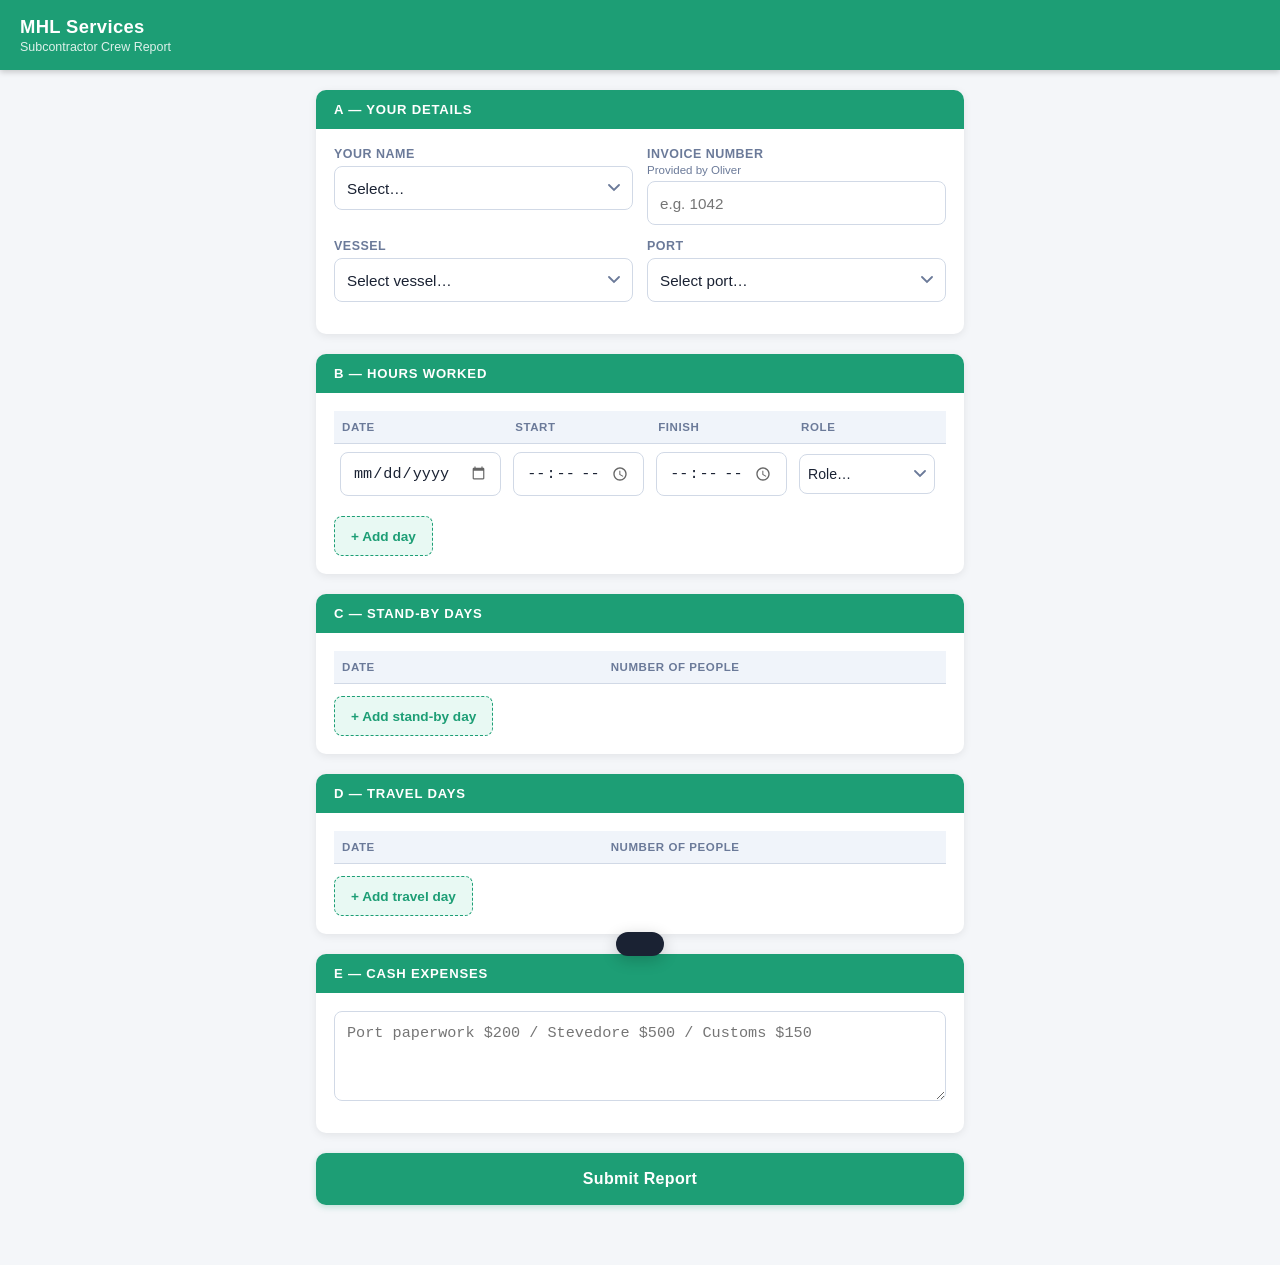
==== crew.html @ 78cd4348 "Initial MHL PWA build" ====
<!DOCTYPE html>
<html lang="en">
<head>
  <meta charset="UTF-8">
  <meta name="viewport" content="width=device-width, initial-scale=1.0, viewport-fit=cover">
  <title>MHL Services — Crew Report</title>
  <link rel="stylesheet" href="style.css">
  <link rel="manifest" href="manifest.json">
  <meta name="theme-color" content="#1D9E75">
  <meta name="apple-mobile-web-app-capable" content="yes">
  <meta name="apple-mobile-web-app-status-bar-style" content="black-translucent">
  <meta name="apple-mobile-web-app-title" content="MHL Crew">
</head>
<body class="theme-green">

<header class="app-header">
  <div class="header-left">
    <h1>MHL Services</h1>
    <span class="subtitle">Subcontractor Crew Report</span>
  </div>
</header>

<main class="main-content">

  <!-- Success Banner -->
  <div id="successBanner" class="success-banner hidden">
    <div class="check">✓</div>
    <h2>Report Submitted!</h2>
    <p>Your crew report has been sent successfully.</p>
    <br>
    <button class="btn btn-outline" onclick="resetForm()">Submit Another Report</button>
  </div>

  <form id="crewForm" novalidate>

    <!-- ── Section A: Your Details ────────────────────────── -->
    <div class="section-card">
      <div class="section-title">A — Your Details</div>
      <div class="section-body">

        <div class="field-group keep-2">
          <div class="field">
            <label for="crewName">Your Name</label>
            <select id="crewName" name="crewName" required>
              <option value="">Select…</option>
              <option>Marco Camberos</option>
              <option>Paco</option>
              <option>Chiu</option>
              <option>Fily</option>
              <option>Jesus</option>
              <option>Grant</option>
              <option value="Other">Other</option>
            </select>
          </div>
          <div class="field">
            <label for="invoiceNumber">Invoice Number</label>
            <span class="sublabel">Provided by Oliver</span>
            <input type="number" id="invoiceNumber" name="invoiceNumber" placeholder="e.g. 1042" required min="1">
          </div>
        </div>

        <!-- Name "Other" -->
        <div class="field-group single" id="crewNameOtherWrap" style="display:none; margin-top:-4px; margin-bottom:14px;">
          <div class="field">
            <label for="crewNameOther">Your Name</label>
            <input type="text" id="crewNameOther" name="crewNameOther" placeholder="Enter your name">
          </div>
        </div>

        <div class="field-group keep-2">
          <div class="field">
            <label for="vessel">Vessel</label>
            <select id="vessel" name="vessel" required>
              <option value="">Loading…</option>
            </select>
          </div>
          <div class="field">
            <label for="port">Port</label>
            <select id="port" name="port" required>
              <option value="">Loading…</option>
            </select>
          </div>
        </div>

        <!-- Vessel Other -->
        <div class="field-group single" id="vesselOtherWrap" style="display:none; margin-top:-4px; margin-bottom:14px;">
          <div class="field">
            <label for="vesselOther">Vessel Name</label>
            <input type="text" id="vesselOther" name="vesselOther" placeholder="Enter vessel name">
          </div>
        </div>

        <!-- Port Other -->
        <div class="field-group single" id="portOtherWrap" style="display:none; margin-top:-4px; margin-bottom:14px;">
          <div class="field">
            <label for="portOther">Port Name</label>
            <input type="text" id="portOther" name="portOther" placeholder="Enter port name">
          </div>
        </div>

      </div>
    </div>

    <!-- ── Section B: Hours Worked ────────────────────────── -->
    <div class="section-card">
      <div class="section-title">B — Hours Worked</div>
      <div class="section-body">
        <div class="table-wrap">
          <table id="hoursTable">
            <thead>
              <tr>
                <th class="col-date">Date</th>
                <th class="col-time">Start</th>
                <th class="col-time">Finish</th>
                <th class="col-role">Role</th>
                <th class="col-del"></th>
              </tr>
            </thead>
            <tbody id="hoursBody"></tbody>
          </table>
        </div>
        <button type="button" class="btn btn-add" onclick="addHoursRow()">+ Add day</button>
      </div>
    </div>

    <!-- ── Section C: Stand-by Days ──────────────────────── -->
    <div class="section-card">
      <div class="section-title">C — Stand-by Days</div>
      <div class="section-body">
        <div class="table-wrap">
          <table id="standbyTable">
            <thead>
              <tr>
                <th class="col-date">Date</th>
                <th class="col-num" style="min-width:120px">Number of People</th>
                <th class="col-del"></th>
              </tr>
            </thead>
            <tbody id="standbyBody"></tbody>
          </table>
        </div>
        <button type="button" class="btn btn-add" onclick="addStandbyRow()">+ Add stand-by day</button>
      </div>
    </div>

    <!-- ── Section D: Travel Days ─────────────────────────── -->
    <div class="section-card">
      <div class="section-title">D — Travel Days</div>
      <div class="section-body">
        <div class="table-wrap">
          <table id="travelTable">
            <thead>
              <tr>
                <th class="col-date">Date</th>
                <th class="col-num" style="min-width:120px">Number of People</th>
                <th class="col-del"></th>
              </tr>
            </thead>
            <tbody id="travelBody"></tbody>
          </table>
        </div>
        <button type="button" class="btn btn-add" onclick="addTravelRow()">+ Add travel day</button>
      </div>
    </div>

    <!-- ── Section E: Cash Expenses ──────────────────────── -->
    <div class="section-card">
      <div class="section-title">E — Cash Expenses</div>
      <div class="section-body">
        <div class="field-group single">
          <div class="field">
            <textarea id="cashExpenses" name="cashExpenses"
              placeholder="Port paperwork $200 / Stevedore $500 / Customs $150"></textarea>
          </div>
        </div>
      </div>
    </div>

    <!-- ── Submit ──────────────────────────────────────────── -->
    <button type="submit" class="btn btn-primary btn-submit">Submit Report</button>

  </form>
</main>

<!-- Toast -->
<div id="toast" class="toast"></div>

<script>
const WEBHOOK_URL = 'POWER_AUTOMATE_WEBHOOK_URL';

// ── Load config ────────────────────────────────────────────
async function loadConfig() {
  try {
    const res = await fetch('config.json?t=' + Date.now());
    return await res.json();
  } catch (e) {
    return { vessels: [], ports: [] };
  }
}

function populateSelect(selectEl, items, placeholder) {
  selectEl.innerHTML = `<option value="">${placeholder}</option>`;
  items.forEach(item => {
    const opt = document.createElement('option');
    opt.value = item;
    opt.textContent = item;
    selectEl.appendChild(opt);
  });
  const other = document.createElement('option');
  other.value = 'Other';
  other.textContent = 'Other';
  selectEl.appendChild(other);
}

function setupOtherToggle(selectId, wrapId) {
  const sel = document.getElementById(selectId);
  const wrap = document.getElementById(wrapId);
  sel.addEventListener('change', () => {
    wrap.style.display = sel.value === 'Other' ? '' : 'none';
  });
}

// ── Hours table ────────────────────────────────────────────
function addHoursRow() {
  const tbody = document.getElementById('hoursBody');
  const tr = document.createElement('tr');
  tr.innerHTML = `
    <td class="col-date"><input type="date" name="h_date[]"></td>
    <td class="col-time"><input type="time" name="h_start[]"></td>
    <td class="col-time"><input type="time" name="h_finish[]"></td>
    <td class="col-role">
      <select name="h_role[]">
        <option value="">Role…</option>
        <option>Load Master</option>
        <option>Deckhand</option>
        <option>Crane Operator</option>
        <option>Diver</option>
      </select>
    </td>
    <td class="col-del"><button type="button" class="btn btn-danger" onclick="this.closest('tr').remove()">✕</button></td>
  `;
  tbody.appendChild(tr);
}

function numOpts(min, max, def = 1) {
  let html = '';
  for (let i = min; i <= max; i++) {
    html += `<option value="${i}"${i === def ? ' selected' : ''}>${i}</option>`;
  }
  return html;
}

function addStandbyRow() {
  const tbody = document.getElementById('standbyBody');
  const tr = document.createElement('tr');
  tr.innerHTML = `
    <td class="col-date"><input type="date" name="sb_date[]"></td>
    <td><select name="sb_people[]">${numOpts(1,6)}</select></td>
    <td class="col-del"><button type="button" class="btn btn-danger" onclick="this.closest('tr').remove()">✕</button></td>
  `;
  tbody.appendChild(tr);
}

function addTravelRow() {
  const tbody = document.getElementById('travelBody');
  const tr = document.createElement('tr');
  tr.innerHTML = `
    <td class="col-date"><input type="date" name="tr_date[]"></td>
    <td><select name="tr_people[]">${numOpts(1,6)}</select></td>
    <td class="col-del"><button type="button" class="btn btn-danger" onclick="this.closest('tr').remove()">✕</button></td>
  `;
  tbody.appendChild(tr);
}

function collectHours() {
  return [...document.querySelectorAll('#hoursBody tr')].map(tr => ({
    date:   tr.querySelector('[name="h_date[]"]').value,
    start:  tr.querySelector('[name="h_start[]"]').value,
    finish: tr.querySelector('[name="h_finish[]"]').value,
    role:   tr.querySelector('[name="h_role[]"]').value,
  }));
}

function collectTable(bodyId, dateField, peopleField) {
  return [...document.querySelectorAll(`#${bodyId} tr`)].map(tr => ({
    date:   tr.querySelector(`[name="${dateField}"]`).value,
    people: tr.querySelector(`[name="${peopleField}"]`).value,
  }));
}

// ── Validation ─────────────────────────────────────────────
function validate() {
  let ok = true;
  ['crewName','invoiceNumber','vessel','port'].forEach(id => {
    const el = document.getElementById(id);
    el.classList.remove('field-error');
    if (!el.value) { el.classList.add('field-error'); ok = false; }
  });
  if (document.getElementById('crewName').value === 'Other') {
    const ot = document.getElementById('crewNameOther');
    ot.classList.remove('field-error');
    if (!ot.value.trim()) { ot.classList.add('field-error'); ok = false; }
  }
  if (document.getElementById('vessel').value === 'Other') {
    const ot = document.getElementById('vesselOther');
    ot.classList.remove('field-error');
    if (!ot.value.trim()) { ot.classList.add('field-error'); ok = false; }
  }
  if (document.getElementById('port').value === 'Other') {
    const ot = document.getElementById('portOther');
    ot.classList.remove('field-error');
    if (!ot.value.trim()) { ot.classList.add('field-error'); ok = false; }
  }
  return ok;
}

// ── Toast ──────────────────────────────────────────────────
function showToast(msg) {
  const t = document.getElementById('toast');
  t.textContent = msg;
  t.classList.add('show');
  setTimeout(() => t.classList.remove('show'), 3000);
}

// ── Submit ─────────────────────────────────────────────────
document.getElementById('crewForm').addEventListener('submit', async e => {
  e.preventDefault();
  if (!validate()) { showToast('Please fill in all required fields'); return; }

  const name   = document.getElementById('crewName').value;
  const vessel = document.getElementById('vessel').value;
  const port   = document.getElementById('port').value;

  const payload = {
    submittedBy: 'crew',
    submittedAt: new Date().toISOString(),
    crewName:      name === 'Other' ? document.getElementById('crewNameOther').value : name,
    invoiceNumber: document.getElementById('invoiceNumber').value,
    vessel: vessel === 'Other' ? document.getElementById('vesselOther').value : vessel,
    port:   port   === 'Other' ? document.getElementById('portOther').value   : port,
    workHours:   collectHours(),
    standbyDays: collectTable('standbyBody', 'sb_date[]', 'sb_people[]'),
    travelDays:  collectTable('travelBody',  'tr_date[]', 'tr_people[]'),
    cashExpenses: document.getElementById('cashExpenses').value,
  };

  const btn = e.target.querySelector('[type="submit"]');
  btn.disabled = true;
  btn.textContent = 'Submitting…';

  try {
    if (WEBHOOK_URL !== 'POWER_AUTOMATE_WEBHOOK_URL') {
      await fetch(WEBHOOK_URL, {
        method: 'POST',
        headers: { 'Content-Type': 'application/json' },
        body: JSON.stringify(payload),
      });
    } else {
      console.log('PAYLOAD (dev mode):', JSON.stringify(payload, null, 2));
      await new Promise(r => setTimeout(r, 600));
    }
    document.getElementById('crewForm').classList.add('hidden');
    document.getElementById('successBanner').classList.remove('hidden');
    window.scrollTo({ top: 0, behavior: 'smooth' });
  } catch (err) {
    showToast('Submission failed — please check your connection');
    console.error(err);
  } finally {
    btn.disabled = false;
    btn.textContent = 'Submit Report';
  }
});

function resetForm() {
  document.getElementById('crewForm').reset();
  document.getElementById('crewForm').classList.remove('hidden');
  document.getElementById('successBanner').classList.add('hidden');
  document.getElementById('hoursBody').innerHTML = '';
  document.getElementById('standbyBody').innerHTML = '';
  document.getElementById('travelBody').innerHTML = '';
  addHoursRow();
}

// ── Init ───────────────────────────────────────────────────
(async () => {
  const cfg = await loadConfig();
  populateSelect(document.getElementById('vessel'), cfg.vessels, 'Select vessel…');
  populateSelect(document.getElementById('port'),   cfg.ports,   'Select port…');
  setupOtherToggle('crewName', 'crewNameOtherWrap');
  setupOtherToggle('vessel',   'vesselOtherWrap');
  setupOtherToggle('port',     'portOtherWrap');
  addHoursRow();
  if ('serviceWorker' in navigator) {
    navigator.serviceWorker.register('sw.js').catch(console.error);
  }
})();
</script>
</body>
</html>
---- style.css ----
/* ─── Reset & Base ─────────────────────────────────────────── */
*, *::before, *::after { box-sizing: border-box; margin: 0; padding: 0; }

:root {
  --blue:      #185FA5;
  --blue-dark: #124880;
  --green:     #1D9E75;
  --green-dark:#157a5a;
  --accent:    var(--blue);
  --accent-dark: var(--blue-dark);
  --bg:        #f4f6f9;
  --card:      #ffffff;
  --border:    #d1d9e6;
  --text:      #1a2233;
  --muted:     #6b7a99;
  --danger:    #d93025;
  --radius:    10px;
  --shadow:    0 2px 8px rgba(0,0,0,0.08);
}

html { font-size: 16px; }

body {
  font-family: -apple-system, BlinkMacSystemFont, 'Segoe UI', Roboto, sans-serif;
  background: var(--bg);
  color: var(--text);
  min-height: 100vh;
  padding-bottom: 40px;
}

/* ─── Header ───────────────────────────────────────────────── */
.app-header {
  background: var(--accent);
  color: #fff;
  padding: 16px 20px;
  display: flex;
  align-items: center;
  justify-content: space-between;
  position: sticky;
  top: 0;
  z-index: 100;
  box-shadow: 0 2px 6px rgba(0,0,0,0.2);
}

.app-header h1 {
  font-size: 1.15rem;
  font-weight: 700;
  letter-spacing: 0.02em;
}

.app-header .subtitle {
  font-size: 0.78rem;
  opacity: 0.85;
  margin-top: 2px;
}

.header-left { display: flex; flex-direction: column; }

.settings-btn {
  background: none;
  border: none;
  color: #fff;
  cursor: pointer;
  padding: 8px;
  border-radius: 8px;
  display: flex;
  align-items: center;
  justify-content: center;
  opacity: 0.85;
  transition: opacity 0.15s, background 0.15s;
  min-width: 44px;
  min-height: 44px;
}

.settings-btn:hover { opacity: 1; background: rgba(255,255,255,0.15); }
.settings-btn svg { width: 22px; height: 22px; }

/* ─── Main Content ─────────────────────────────────────────── */
.main-content {
  max-width: 680px;
  margin: 0 auto;
  padding: 20px 16px;
}

/* ─── Section Cards ────────────────────────────────────────── */
.section-card {
  background: var(--card);
  border-radius: var(--radius);
  box-shadow: var(--shadow);
  margin-bottom: 20px;
  overflow: hidden;
}

.section-title {
  background: var(--accent);
  color: #fff;
  padding: 12px 18px;
  font-size: 0.82rem;
  font-weight: 700;
  letter-spacing: 0.06em;
  text-transform: uppercase;
}

.section-body { padding: 18px; }

/* ─── Form Fields ──────────────────────────────────────────── */
.field-group {
  display: grid;
  grid-template-columns: 1fr 1fr;
  gap: 14px;
  margin-bottom: 14px;
}

.field-group.single { grid-template-columns: 1fr; }
.field-group.triple { grid-template-columns: 1fr 1fr 1fr; }

.field {
  display: flex;
  flex-direction: column;
  gap: 5px;
}

.field label {
  font-size: 0.78rem;
  font-weight: 600;
  color: var(--muted);
  text-transform: uppercase;
  letter-spacing: 0.04em;
}

.field .sublabel {
  font-size: 0.72rem;
  color: var(--muted);
  font-weight: 400;
  text-transform: none;
  letter-spacing: 0;
  margin-top: -2px;
}

input[type="text"],
input[type="number"],
input[type="date"],
input[type="time"],
input[type="password"],
select,
textarea {
  width: 100%;
  min-height: 44px;
  padding: 10px 12px;
  border: 1.5px solid var(--border);
  border-radius: 8px;
  font-size: 0.95rem;
  color: var(--text);
  background: #fff;
  transition: border-color 0.15s, box-shadow 0.15s;
  -webkit-appearance: none;
  appearance: none;
}

select {
  background-image: url("data:image/svg+xml,%3Csvg xmlns='http://www.w3.org/2000/svg' width='12' height='8' viewBox='0 0 12 8'%3E%3Cpath d='M1 1l5 5 5-5' stroke='%236b7a99' stroke-width='1.8' fill='none' stroke-linecap='round'/%3E%3C/svg%3E");
  background-repeat: no-repeat;
  background-position: right 12px center;
  padding-right: 36px;
}

input:focus, select:focus, textarea:focus {
  outline: none;
  border-color: var(--accent);
  box-shadow: 0 0 0 3px rgba(24,95,165,0.12);
}

textarea {
  min-height: 90px;
  resize: vertical;
  line-height: 1.5;
}

input[type="date"]::-webkit-calendar-picker-indicator,
input[type="time"]::-webkit-calendar-picker-indicator {
  opacity: 0.6;
  cursor: pointer;
}

.hidden { display: none !important; }

/* ─── Table Sections ───────────────────────────────────────── */
.table-wrap {
  overflow-x: auto;
  -webkit-overflow-scrolling: touch;
  margin-bottom: 12px;
}

table {
  width: 100%;
  border-collapse: collapse;
  min-width: 520px;
}

thead th {
  background: #f0f4fa;
  color: var(--muted);
  font-size: 0.72rem;
  font-weight: 700;
  text-transform: uppercase;
  letter-spacing: 0.05em;
  padding: 10px 8px;
  text-align: left;
  border-bottom: 1.5px solid var(--border);
  white-space: nowrap;
}

tbody tr {
  border-bottom: 1px solid #edf1f7;
  transition: background 0.1s;
}

tbody tr:last-child { border-bottom: none; }
tbody tr:hover { background: #fafbfd; }

tbody td {
  padding: 8px 6px;
  vertical-align: middle;
}

tbody td input,
tbody td select {
  min-height: 40px;
  padding: 8px 8px;
  font-size: 0.88rem;
}

tbody td select {
  padding-right: 28px;
  background-position: right 8px center;
}

.col-date  { min-width: 130px; }
.col-time  { min-width: 100px; }
.col-num   { min-width: 64px; }
.col-role  { min-width: 148px; }
.col-del   { min-width: 44px; width: 44px; text-align: center; }

/* ─── Buttons ──────────────────────────────────────────────── */
.btn {
  display: inline-flex;
  align-items: center;
  justify-content: center;
  gap: 6px;
  min-height: 44px;
  padding: 10px 20px;
  border: none;
  border-radius: 8px;
  font-size: 0.9rem;
  font-weight: 600;
  cursor: pointer;
  transition: background 0.15s, transform 0.1s, box-shadow 0.15s;
  text-decoration: none;
}

.btn:active { transform: scale(0.97); }

.btn-primary {
  background: var(--accent);
  color: #fff;
  box-shadow: 0 2px 6px rgba(24,95,165,0.25);
}

.btn-primary:hover { background: var(--accent-dark); }

.btn-outline {
  background: transparent;
  color: var(--accent);
  border: 1.5px solid var(--accent);
}

.btn-outline:hover { background: #f0f6ff; }

.btn-add {
  background: #eef4ff;
  color: var(--accent);
  border: 1.5px dashed var(--accent);
  font-size: 0.85rem;
  padding: 8px 16px;
  min-height: 40px;
}

.btn-add:hover { background: #ddeaff; }

.btn-danger {
  background: #fff0ef;
  color: var(--danger);
  border: none;
  min-height: 36px;
  min-width: 36px;
  padding: 4px 8px;
  font-size: 1rem;
  border-radius: 6px;
}

.btn-danger:hover { background: #ffd9d6; }

.btn-submit {
  width: 100%;
  min-height: 52px;
  font-size: 1rem;
  border-radius: 10px;
  letter-spacing: 0.02em;
}

.btn-block { width: 100%; }

/* ─── Green theme (crew) ───────────────────────────────────── */
body.theme-green {
  --accent:      var(--green);
  --accent-dark: var(--green-dark);
}

body.theme-green input:focus,
body.theme-green select:focus,
body.theme-green textarea:focus {
  border-color: var(--green);
  box-shadow: 0 0 0 3px rgba(29,158,117,0.12);
}

body.theme-green .btn-primary { box-shadow: 0 2px 6px rgba(29,158,117,0.25); }
body.theme-green .btn-add { background: #e8f9f3; color: var(--green); border-color: var(--green); }
body.theme-green .btn-add:hover { background: #d0f5e8; }
body.theme-green .btn-outline { color: var(--green); border-color: var(--green); }
body.theme-green .btn-outline:hover { background: #e8f9f3; }

/* ─── Success Banner ───────────────────────────────────────── */
.success-banner {
  background: #e6f9f1;
  border: 1.5px solid #52c98c;
  border-radius: var(--radius);
  padding: 18px 20px;
  text-align: center;
  margin-bottom: 20px;
}

.success-banner .check { font-size: 2rem; margin-bottom: 8px; }
.success-banner h2 { color: #157a5a; font-size: 1.1rem; margin-bottom: 4px; }
.success-banner p { color: #2a8060; font-size: 0.88rem; }

/* ─── Error / Validation ───────────────────────────────────── */
.field-error {
  border-color: var(--danger) !important;
  box-shadow: 0 0 0 3px rgba(217,48,37,0.1) !important;
}

.error-msg {
  font-size: 0.75rem;
  color: var(--danger);
  margin-top: 3px;
}

/* ─── Admin Page ───────────────────────────────────────────── */
.pin-screen {
  max-width: 340px;
  margin: 60px auto 0;
  padding: 0 16px;
}

.pin-card {
  background: var(--card);
  border-radius: 16px;
  box-shadow: var(--shadow);
  padding: 36px 28px;
  text-align: center;
}

.pin-card .logo {
  font-size: 2.2rem;
  margin-bottom: 8px;
}

.pin-card h2 {
  font-size: 1.1rem;
  margin-bottom: 4px;
  color: var(--text);
}

.pin-card p {
  font-size: 0.82rem;
  color: var(--muted);
  margin-bottom: 24px;
}

.pin-input-wrap {
  position: relative;
  margin-bottom: 16px;
}

.pin-input-wrap input {
  text-align: center;
  font-size: 1.5rem;
  letter-spacing: 0.4em;
  font-weight: 700;
}

.pin-error {
  color: var(--danger);
  font-size: 0.8rem;
  min-height: 1.2em;
  margin-bottom: 12px;
}

.lockout-msg {
  color: var(--danger);
  font-size: 0.85rem;
  margin-top: 8px;
}

/* Admin content */
.admin-content { display: none; }
.admin-content.visible { display: block; }

.list-item {
  display: flex;
  align-items: center;
  justify-content: space-between;
  padding: 10px 14px;
  border-bottom: 1px solid #edf1f7;
  font-size: 0.92rem;
}

.list-item:last-child { border-bottom: none; }
.list-item .item-name { flex: 1; }

.add-item-row {
  display: flex;
  gap: 10px;
  margin-top: 14px;
}

.add-item-row input {
  flex: 1;
}

.meta-row {
  display: flex;
  align-items: center;
  justify-content: space-between;
  flex-wrap: wrap;
  gap: 8px;
  margin-bottom: 14px;
}

.last-updated {
  font-size: 0.78rem;
  color: var(--muted);
}

/* ─── Toast ────────────────────────────────────────────────── */
.toast {
  position: fixed;
  bottom: 24px;
  left: 50%;
  transform: translateX(-50%) translateY(80px);
  background: #1a2233;
  color: #fff;
  padding: 12px 24px;
  border-radius: 24px;
  font-size: 0.88rem;
  font-weight: 500;
  box-shadow: 0 4px 16px rgba(0,0,0,0.2);
  transition: transform 0.3s ease;
  z-index: 999;
  white-space: nowrap;
  pointer-events: none;
}

.toast.show { transform: translateX(-50%) translateY(0); }

/* ─── Responsive ───────────────────────────────────────────── */
@media (max-width: 480px) {
  .field-group { grid-template-columns: 1fr; }
  .field-group.keep-2 { grid-template-columns: 1fr 1fr; }
  .main-content { padding: 14px 12px; }
  .section-body { padding: 14px 12px; }
}

@media (min-width: 600px) {
  .field-group.triple { grid-template-columns: 1fr 1fr 1fr; }
}
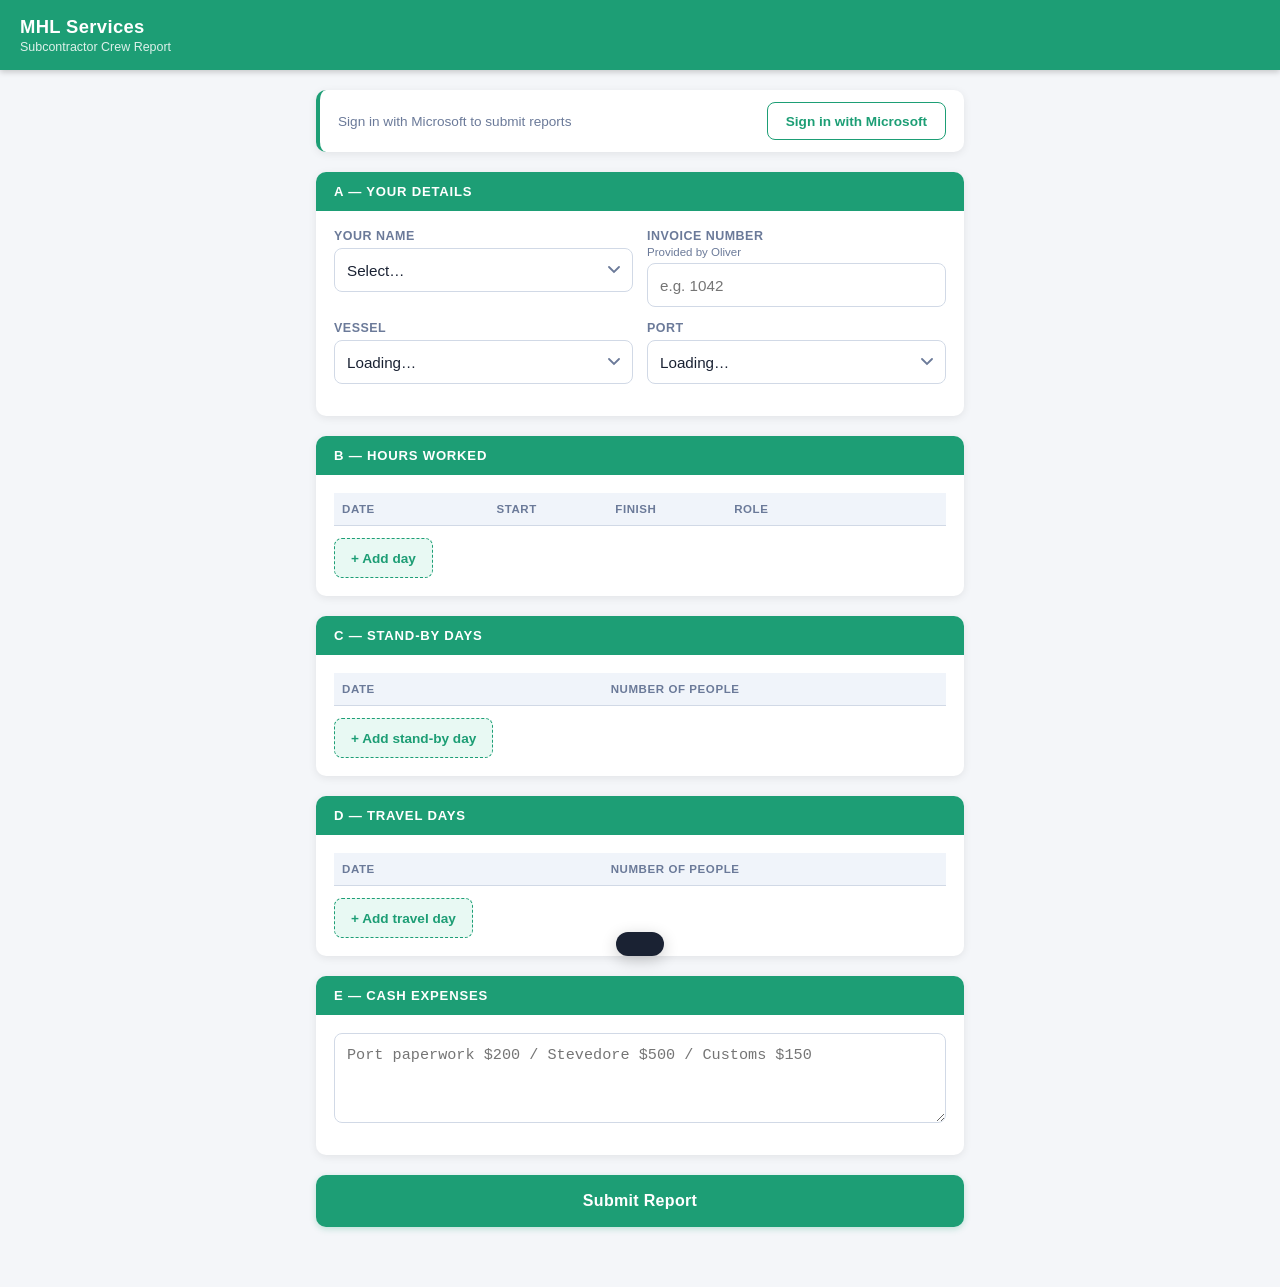
==== commit 6190d584: "Add Azure app registration IDs Co-Authored-By: Claude Sonnet 4.6 <noreply@anthropic.com>" ====
--- a/crew.html
+++ b/crew.html
@@ -5,11 +5,13 @@
   <meta name="viewport" content="width=device-width, initial-scale=1.0, viewport-fit=cover">
   <title>MHL Services — Crew Report</title>
   <link rel="stylesheet" href="style.css">
-  <link rel="manifest" href="manifest.json">
+  <link rel="manifest" href="manifest-crew.json">
   <meta name="theme-color" content="#1D9E75">
   <meta name="apple-mobile-web-app-capable" content="yes">
   <meta name="apple-mobile-web-app-status-bar-style" content="black-translucent">
   <meta name="apple-mobile-web-app-title" content="MHL Crew">
+  <!-- MSAL for Microsoft Graph authentication -->
+  <script src="https://alcdn.msauth.net/browser/2.38.3/js/msal-browser.min.js"></script>
 </head>
 <body class="theme-green">
 
@@ -32,6 +34,14 @@
   </div>
 
   <form id="crewForm" novalidate>
+
+    <!-- ── Auth Status Banner ────────────────────────────── -->
+    <div class="auth-banner" id="authBanner">
+      <span id="authInfo">Sign in with Microsoft to submit reports</span>
+      <button type="button" id="signInBtn" class="btn btn-outline"
+              style="min-height:38px;padding:6px 18px;font-size:0.85rem;"
+              onclick="signIn()">Sign in with Microsoft</button>
+    </div>
 
     <!-- ── Section A: Your Details ────────────────────────── -->
     <div class="section-card">
@@ -186,7 +196,159 @@
 <div id="toast" class="toast"></div>
 
 <script>
-const WEBHOOK_URL = 'POWER_AUTOMATE_WEBHOOK_URL';
+// ── Azure / Graph config ───────────────────────────────────
+const AZURE_CLIENT_ID  = '82cfd76a-a3ff-4861-b0a8-9a1f267efc9a';
+const AZURE_TENANT_ID  = 'c45b6a98-5466-42bf-9671-d8e2073d7606';
+const REDIRECT_URI     = 'https://oliverbid.github.io/mhl-pwa/crew.html';
+const GRAPH_SCOPES     = ['https://graph.microsoft.com/Files.ReadWrite'];
+const EXCEL_ENDPOINT   =
+  'https://graph.microsoft.com/v1.0/me/drive/root:' +
+  '/MHL%20Forms%20Data/MHL%20Job%20Reports.xlsx:' +
+  '/workbook/tables/JobReports/rows';
+
+// ── MSAL instance ──────────────────────────────────────────
+const msalInstance = new msal.PublicClientApplication({
+  auth: {
+    clientId:    AZURE_CLIENT_ID,
+    authority:   `https://login.microsoftonline.com/${AZURE_TENANT_ID}`,
+    redirectUri: REDIRECT_URI,
+  },
+  cache: {
+    cacheLocation:          'localStorage',
+    storeAuthStateInCookie: true, // required for iOS Safari
+  },
+});
+
+let currentAccount = null;
+
+// ── Auth UI ────────────────────────────────────────────────
+function updateAuthUI() {
+  const btn  = document.getElementById('signInBtn');
+  const info = document.getElementById('authInfo');
+  if (currentAccount) {
+    const name = currentAccount.name || currentAccount.username;
+    info.textContent = `Signed in as ${name}`;
+    info.style.color = 'var(--green-dark)';
+    btn.textContent  = 'Sign out';
+    btn.onclick      = signOut;
+  } else {
+    info.textContent = 'Sign in with Microsoft to submit reports';
+    info.style.color = 'var(--muted)';
+    btn.textContent  = 'Sign in with Microsoft';
+    btn.onclick      = signIn;
+  }
+}
+
+async function signIn() {
+  saveFormState();
+  await msalInstance.loginRedirect({ scopes: GRAPH_SCOPES });
+}
+
+function signOut() {
+  msalInstance.logoutRedirect({ account: currentAccount });
+}
+
+async function getAccessToken() {
+  if (!currentAccount) throw new Error('Not signed in');
+  try {
+    const result = await msalInstance.acquireTokenSilent({
+      scopes:  GRAPH_SCOPES,
+      account: currentAccount,
+    });
+    return result.accessToken;
+  } catch (err) {
+    if (err instanceof msal.InteractionRequiredAuthError) {
+      saveFormState();
+      await msalInstance.acquireTokenRedirect({ scopes: GRAPH_SCOPES, account: currentAccount });
+    }
+    throw err;
+  }
+}
+
+// ── Form state — saved to sessionStorage before auth redirect
+function saveFormState() {
+  try {
+    sessionStorage.setItem('mhl_crew_state', JSON.stringify({
+      crewName:      document.getElementById('crewName').value,
+      crewNameOther: document.getElementById('crewNameOther').value,
+      invoiceNumber: document.getElementById('invoiceNumber').value,
+      vessel:        document.getElementById('vessel').value,
+      vesselOther:   document.getElementById('vesselOther').value,
+      port:          document.getElementById('port').value,
+      portOther:     document.getElementById('portOther').value,
+      cashExpenses:  document.getElementById('cashExpenses').value,
+      hoursRows:   collectHours(),
+      standbyRows: collectTable('standbyBody', 'sb_date[]', 'sb_people[]'),
+      travelRows:  collectTable('travelBody',  'tr_date[]', 'tr_people[]'),
+    }));
+  } catch (e) { /* silent fail */ }
+}
+
+function restoreFormState() {
+  const raw = sessionStorage.getItem('mhl_crew_state');
+  if (!raw) return;
+  sessionStorage.removeItem('mhl_crew_state');
+  window._pendingState = JSON.parse(raw);
+  const s = window._pendingState;
+  const set = (id, v) => { const el = document.getElementById(id); if (el && v != null) el.value = v; };
+  set('crewName',      s.crewName);
+  set('crewNameOther', s.crewNameOther);
+  set('invoiceNumber', s.invoiceNumber);
+  if (s.crewName === 'Other') document.getElementById('crewNameOtherWrap').style.display = '';
+}
+
+function applyDeferredState() {
+  const s = window._pendingState;
+  if (!s) return;
+  window._pendingState = null;
+  const set = (id, v) => { const el = document.getElementById(id); if (el && v != null) el.value = v; };
+  set('vessel',       s.vessel);
+  set('vesselOther',  s.vesselOther);
+  set('port',         s.port);
+  set('portOther',    s.portOther);
+  set('cashExpenses', s.cashExpenses);
+  if (s.vessel === 'Other') document.getElementById('vesselOtherWrap').style.display = '';
+  if (s.port   === 'Other') document.getElementById('portOtherWrap').style.display   = '';
+  document.getElementById('hoursBody').innerHTML   = '';
+  document.getElementById('standbyBody').innerHTML = '';
+  document.getElementById('travelBody').innerHTML  = '';
+  (s.hoursRows || []).forEach(r => {
+    addHoursRow();
+    const tr = document.querySelector('#hoursBody tr:last-child');
+    tr.querySelector('[name="h_date[]"]').value   = r.date;
+    tr.querySelector('[name="h_start[]"]').value  = r.start;
+    tr.querySelector('[name="h_finish[]"]').value = r.finish;
+    tr.querySelector('[name="h_role[]"]').value   = r.role;
+  });
+  (s.standbyRows || []).forEach(r => {
+    addStandbyRow();
+    const tr = document.querySelector('#standbyBody tr:last-child');
+    tr.querySelector('[name="sb_date[]"]').value   = r.date;
+    tr.querySelector('[name="sb_people[]"]').value = r.people;
+  });
+  (s.travelRows || []).forEach(r => {
+    addTravelRow();
+    const tr = document.querySelector('#travelBody tr:last-child');
+    tr.querySelector('[name="tr_date[]"]').value   = r.date;
+    tr.querySelector('[name="tr_people[]"]').value = r.people;
+  });
+}
+
+// ── Build Excel row — same 17 columns as owner; crew-only cols blank
+function buildExcelRow(p) {
+  const fmtHours = rows => rows.map(r =>
+    `${r.date} ${r.start}–${r.finish} | ${r.role}`
+  ).join('\n') || '';
+  const fmtDays = rows => rows.map(r => `${r.date}: ${r.people} people`).join('\n') || '';
+  return [[
+    p.submittedBy, p.submittedAt, p.crewName, p.invoiceNumber,
+    p.vessel, p.port,
+    '', '', '', '',  // client, operationType, jobStart, jobEnd — owner only
+    fmtHours(p.workHours), fmtDays(p.standbyDays), fmtDays(p.travelDays),
+    '', '', '',      // perDiemPeople, perDiemDays, logisticsHours — owner only
+    p.cashExpenses,
+  ]];
+}
 
 // ── Load config ────────────────────────────────────────────
 async function loadConfig() {
@@ -202,25 +364,30 @@
   selectEl.innerHTML = `<option value="">${placeholder}</option>`;
   items.forEach(item => {
     const opt = document.createElement('option');
-    opt.value = item;
-    opt.textContent = item;
+    opt.value = item; opt.textContent = item;
     selectEl.appendChild(opt);
   });
   const other = document.createElement('option');
-  other.value = 'Other';
-  other.textContent = 'Other';
+  other.value = 'Other'; other.textContent = 'Other';
   selectEl.appendChild(other);
 }
 
 function setupOtherToggle(selectId, wrapId) {
-  const sel = document.getElementById(selectId);
+  const sel  = document.getElementById(selectId);
   const wrap = document.getElementById(wrapId);
   sel.addEventListener('change', () => {
     wrap.style.display = sel.value === 'Other' ? '' : 'none';
   });
 }
 
-// ── Hours table ────────────────────────────────────────────
+// ── Table builders ─────────────────────────────────────────
+function numOpts(min, max, def = 1) {
+  let html = '';
+  for (let i = min; i <= max; i++)
+    html += `<option value="${i}"${i === def ? ' selected' : ''}>${i}</option>`;
+  return html;
+}
+
 function addHoursRow() {
   const tbody = document.getElementById('hoursBody');
   const tr = document.createElement('tr');
@@ -237,17 +404,8 @@
         <option>Diver</option>
       </select>
     </td>
-    <td class="col-del"><button type="button" class="btn btn-danger" onclick="this.closest('tr').remove()">✕</button></td>
-  `;
+    <td class="col-del"><button type="button" class="btn btn-danger" onclick="this.closest('tr').remove()">✕</button></td>`;
   tbody.appendChild(tr);
-}
-
-function numOpts(min, max, def = 1) {
-  let html = '';
-  for (let i = min; i <= max; i++) {
-    html += `<option value="${i}"${i === def ? ' selected' : ''}>${i}</option>`;
-  }
-  return html;
 }
 
 function addStandbyRow() {
@@ -256,8 +414,7 @@
   tr.innerHTML = `
     <td class="col-date"><input type="date" name="sb_date[]"></td>
     <td><select name="sb_people[]">${numOpts(1,6)}</select></td>
-    <td class="col-del"><button type="button" class="btn btn-danger" onclick="this.closest('tr').remove()">✕</button></td>
-  `;
+    <td class="col-del"><button type="button" class="btn btn-danger" onclick="this.closest('tr').remove()">✕</button></td>`;
   tbody.appendChild(tr);
 }
 
@@ -267,8 +424,7 @@
   tr.innerHTML = `
     <td class="col-date"><input type="date" name="tr_date[]"></td>
     <td><select name="tr_people[]">${numOpts(1,6)}</select></td>
-    <td class="col-del"><button type="button" class="btn btn-danger" onclick="this.closest('tr').remove()">✕</button></td>
-  `;
+    <td class="col-del"><button type="button" class="btn btn-danger" onclick="this.closest('tr').remove()">✕</button></td>`;
   tbody.appendChild(tr);
 }
 
@@ -319,51 +475,57 @@
   const t = document.getElementById('toast');
   t.textContent = msg;
   t.classList.add('show');
-  setTimeout(() => t.classList.remove('show'), 3000);
+  setTimeout(() => t.classList.remove('show'), 4000);
 }
 
 // ── Submit ─────────────────────────────────────────────────
 document.getElementById('crewForm').addEventListener('submit', async e => {
   e.preventDefault();
   if (!validate()) { showToast('Please fill in all required fields'); return; }
+  if (!currentAccount) { showToast('Please sign in with Microsoft first'); return; }
 
   const name   = document.getElementById('crewName').value;
   const vessel = document.getElementById('vessel').value;
   const port   = document.getElementById('port').value;
 
   const payload = {
-    submittedBy: 'crew',
-    submittedAt: new Date().toISOString(),
-    crewName:      name === 'Other' ? document.getElementById('crewNameOther').value : name,
+    submittedBy:   'crew',
+    submittedAt:   new Date().toISOString(),
+    crewName:      name   === 'Other' ? document.getElementById('crewNameOther').value : name,
     invoiceNumber: document.getElementById('invoiceNumber').value,
-    vessel: vessel === 'Other' ? document.getElementById('vesselOther').value : vessel,
-    port:   port   === 'Other' ? document.getElementById('portOther').value   : port,
-    workHours:   collectHours(),
-    standbyDays: collectTable('standbyBody', 'sb_date[]', 'sb_people[]'),
-    travelDays:  collectTable('travelBody',  'tr_date[]', 'tr_people[]'),
-    cashExpenses: document.getElementById('cashExpenses').value,
+    vessel:        vessel === 'Other' ? document.getElementById('vesselOther').value   : vessel,
+    port:          port   === 'Other' ? document.getElementById('portOther').value     : port,
+    workHours:     collectHours(),
+    standbyDays:   collectTable('standbyBody', 'sb_date[]', 'sb_people[]'),
+    travelDays:    collectTable('travelBody',  'tr_date[]', 'tr_people[]'),
+    cashExpenses:  document.getElementById('cashExpenses').value,
   };
 
   const btn = e.target.querySelector('[type="submit"]');
   btn.disabled = true;
-  btn.textContent = 'Submitting…';
+  btn.textContent = 'Writing to Excel…';
 
   try {
-    if (WEBHOOK_URL !== 'POWER_AUTOMATE_WEBHOOK_URL') {
-      await fetch(WEBHOOK_URL, {
-        method: 'POST',
-        headers: { 'Content-Type': 'application/json' },
-        body: JSON.stringify(payload),
-      });
-    } else {
-      console.log('PAYLOAD (dev mode):', JSON.stringify(payload, null, 2));
-      await new Promise(r => setTimeout(r, 600));
+    const token = await getAccessToken();
+    const res = await fetch(EXCEL_ENDPOINT, {
+      method: 'POST',
+      headers: {
+        'Authorization': `Bearer ${token}`,
+        'Content-Type':  'application/json',
+      },
+      body: JSON.stringify({ values: buildExcelRow(payload) }),
+    });
+
+    if (!res.ok) {
+      const errBody = await res.json().catch(() => ({}));
+      throw new Error(errBody?.error?.message || `Graph API error ${res.status}`);
     }
+
     document.getElementById('crewForm').classList.add('hidden');
     document.getElementById('successBanner').classList.remove('hidden');
     window.scrollTo({ top: 0, behavior: 'smooth' });
   } catch (err) {
-    showToast('Submission failed — please check your connection');
+    showToast('Submission failed: ' + (err.message || 'unknown error'));
     console.error(err);
   } finally {
     btn.disabled = false;
@@ -371,28 +533,53 @@
   }
 });
 
+// ── Reset ──────────────────────────────────────────────────
 function resetForm() {
   document.getElementById('crewForm').reset();
   document.getElementById('crewForm').classList.remove('hidden');
   document.getElementById('successBanner').classList.add('hidden');
-  document.getElementById('hoursBody').innerHTML = '';
+  document.getElementById('hoursBody').innerHTML   = '';
   document.getElementById('standbyBody').innerHTML = '';
-  document.getElementById('travelBody').innerHTML = '';
+  document.getElementById('travelBody').innerHTML  = '';
   addHoursRow();
 }
 
 // ── Init ───────────────────────────────────────────────────
 (async () => {
+  // 1. Handle MSAL redirect response
+  try {
+    const redirectResp = await msalInstance.handleRedirectPromise();
+    if (redirectResp) {
+      currentAccount = redirectResp.account;
+    } else {
+      const accounts = msalInstance.getAllAccounts();
+      if (accounts.length > 0) currentAccount = accounts[0];
+    }
+  } catch (err) {
+    console.error('MSAL error:', err);
+  }
+  updateAuthUI();
+
+  // 2. Restore scalar form fields saved before redirect
+  restoreFormState();
+
+  // 3. Load config, populate dropdowns, apply deferred state (dropdowns + tables)
   const cfg = await loadConfig();
   populateSelect(document.getElementById('vessel'), cfg.vessels, 'Select vessel…');
   populateSelect(document.getElementById('port'),   cfg.ports,   'Select port…');
+  applyDeferredState();
+
+  // 4. Wire up Other toggles
   setupOtherToggle('crewName', 'crewNameOtherWrap');
   setupOtherToggle('vessel',   'vesselOtherWrap');
   setupOtherToggle('port',     'portOtherWrap');
-  addHoursRow();
-  if ('serviceWorker' in navigator) {
+
+  // 5. Add initial row only if table is empty
+  if (!document.querySelector('#hoursBody tr')) addHoursRow();
+
+  // 6. Register service worker
+  if ('serviceWorker' in navigator)
     navigator.serviceWorker.register('sw.js').catch(console.error);
-  }
 })();
 </script>
 </body>
--- a/style.css
+++ b/style.css
@@ -329,6 +329,23 @@
 body.theme-green .btn-outline { color: var(--green); border-color: var(--green); }
 body.theme-green .btn-outline:hover { background: #e8f9f3; }
 
+/* ─── Auth Banner ──────────────────────────────────────────── */
+.auth-banner {
+  background: var(--card);
+  border-radius: var(--radius);
+  box-shadow: var(--shadow);
+  border-left: 4px solid var(--accent);
+  padding: 12px 18px;
+  display: flex;
+  align-items: center;
+  justify-content: space-between;
+  gap: 12px;
+  flex-wrap: wrap;
+  margin-bottom: 20px;
+  font-size: 0.85rem;
+  color: var(--muted);
+}
+
 /* ─── Success Banner ───────────────────────────────────────── */
 .success-banner {
   background: #e6f9f1;
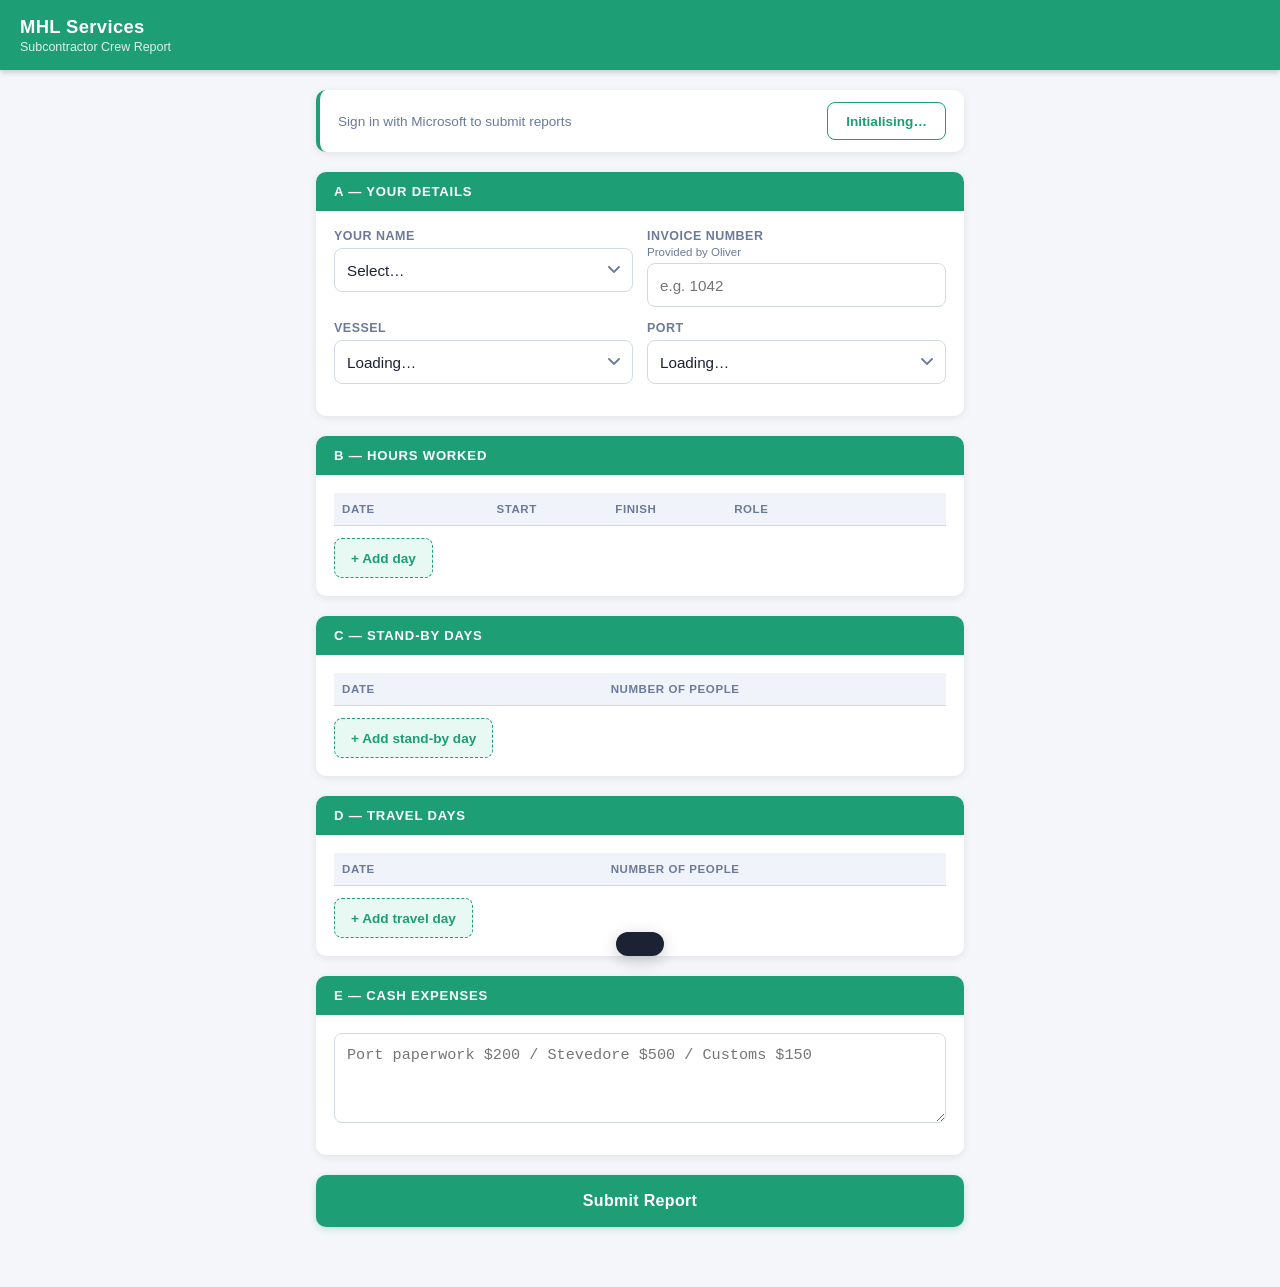
==== commit c485bfb9: "Add Azure app registration IDs Co-Authored-By: Claude Sonnet 4.6 <noreply@anthropic.com>" ====
--- a/crew.html
+++ b/crew.html
@@ -40,7 +40,7 @@
       <span id="authInfo">Sign in with Microsoft to submit reports</span>
       <button type="button" id="signInBtn" class="btn btn-outline"
               style="min-height:38px;padding:6px 18px;font-size:0.85rem;"
-              onclick="signIn()">Sign in with Microsoft</button>
+              disabled>Initialising…</button>
     </div>
 
     <!-- ── Section A: Your Details ────────────────────────── -->
@@ -206,25 +206,15 @@
   '/MHL%20Forms%20Data/MHL%20Job%20Reports.xlsx:' +
   '/workbook/tables/JobReports/rows';
 
-// ── MSAL instance ──────────────────────────────────────────
-const msalInstance = new msal.PublicClientApplication({
-  auth: {
-    clientId:    AZURE_CLIENT_ID,
-    authority:   `https://login.microsoftonline.com/${AZURE_TENANT_ID}`,
-    redirectUri: REDIRECT_URI,
-  },
-  cache: {
-    cacheLocation:          'localStorage',
-    storeAuthStateInCookie: true, // required for iOS Safari
-  },
-});
-
+// ── MSAL instance (declared here, instantiated inside init) ──
+let msalInstance = null;
 let currentAccount = null;
 
 // ── Auth UI ────────────────────────────────────────────────
 function updateAuthUI() {
   const btn  = document.getElementById('signInBtn');
   const info = document.getElementById('authInfo');
+  btn.disabled = false;
   if (currentAccount) {
     const name = currentAccount.name || currentAccount.username;
     info.textContent = `Signed in as ${name}`;
@@ -546,7 +536,24 @@
 
 // ── Init ───────────────────────────────────────────────────
 (async () => {
-  // 1. Handle MSAL redirect response
+  // 1. Instantiate MSAL here so it is never accessed before this point
+  msalInstance = new msal.PublicClientApplication({
+    auth: {
+      clientId:    AZURE_CLIENT_ID,
+      authority:   `https://login.microsoftonline.com/${AZURE_TENANT_ID}`,
+      redirectUri: REDIRECT_URI,
+    },
+    cache: {
+      cacheLocation:          'localStorage',
+      storeAuthStateInCookie: true, // required for iOS Safari
+    },
+  });
+  // initialize() is required in MSAL v3+ and a no-op in v2 — call it safely
+  if (typeof msalInstance.initialize === 'function') {
+    await msalInstance.initialize();
+  }
+
+  // 2. Handle MSAL redirect response
   try {
     const redirectResp = await msalInstance.handleRedirectPromise();
     if (redirectResp) {
@@ -558,23 +565,23 @@
   } catch (err) {
     console.error('MSAL error:', err);
   }
-  updateAuthUI();
-
-  // 2. Restore scalar form fields saved before redirect
+  updateAuthUI(); // enables & wires the sign-in button only after MSAL is ready
+
+  // 3. Restore scalar form fields saved before redirect
   restoreFormState();
 
-  // 3. Load config, populate dropdowns, apply deferred state (dropdowns + tables)
+  // 4. Load config, populate dropdowns, apply deferred state (dropdowns + tables)
   const cfg = await loadConfig();
   populateSelect(document.getElementById('vessel'), cfg.vessels, 'Select vessel…');
   populateSelect(document.getElementById('port'),   cfg.ports,   'Select port…');
   applyDeferredState();
 
-  // 4. Wire up Other toggles
+  // 5. Wire up Other toggles
   setupOtherToggle('crewName', 'crewNameOtherWrap');
   setupOtherToggle('vessel',   'vesselOtherWrap');
   setupOtherToggle('port',     'portOtherWrap');
 
-  // 5. Add initial row only if table is empty
+  // 6. Add initial row only if table is empty
   if (!document.querySelector('#hoursBody tr')) addHoursRow();
 
   // 6. Register service worker
